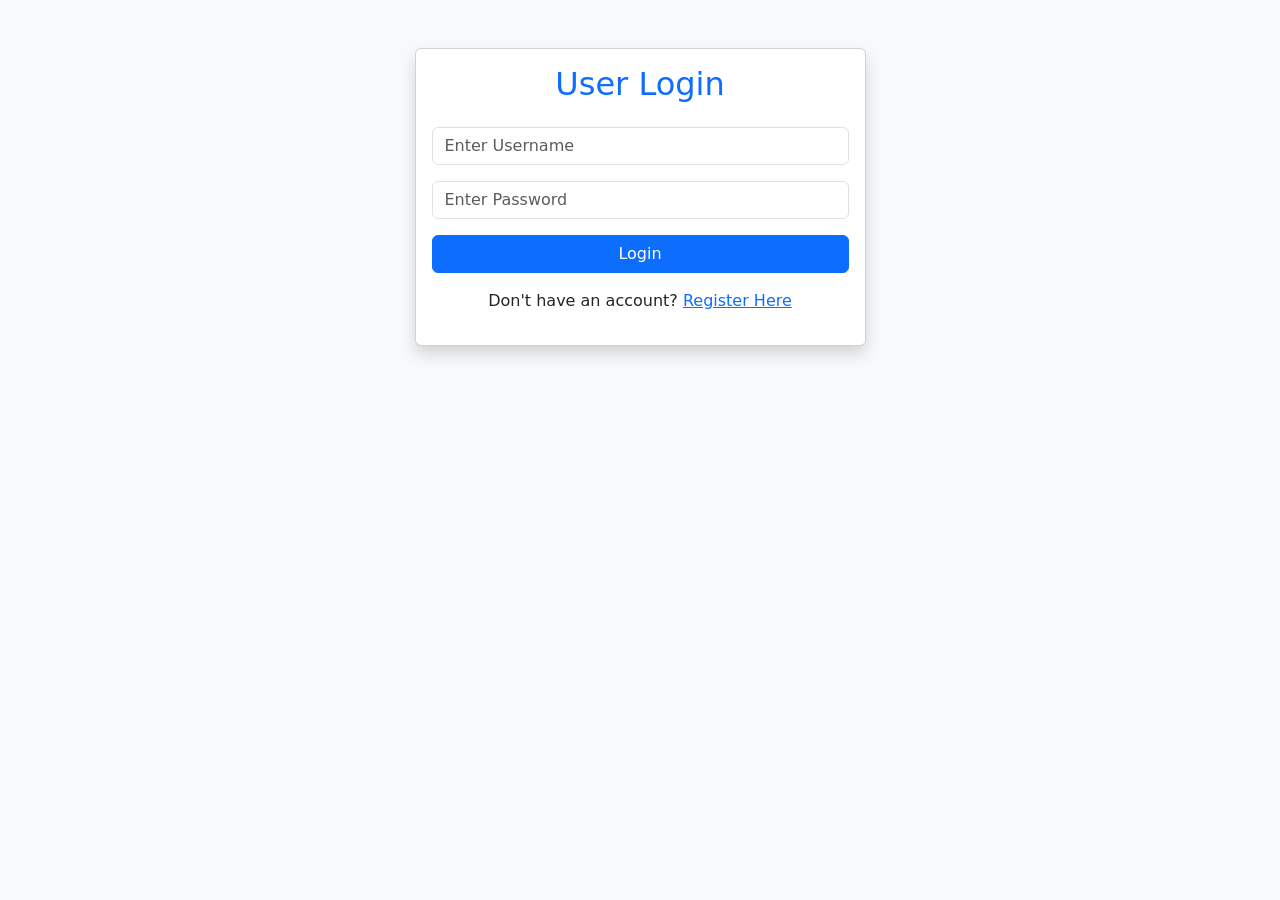
==== templates/login.html @ 98a890c6 "Initial project upload" ====
<!DOCTYPE html>
<html>
<head>
    <title>Login</title>

    <link href="https://cdn.jsdelivr.net/npm/bootstrap@5.3.3/dist/css/bootstrap.min.css" rel="stylesheet">
</head>

<body class="bg-light">

<div class="container">

    <div class="row justify-content-center mt-5">

        <div class="col-md-5">

            <div class="card shadow">

                <div class="card-body">

                    <h2 class="text-center text-primary mb-4">
                        User Login
                    </h2>

                    <form action="/login" method="POST">

                        <div class="mb-3">
                            <input
                                type="text"
                                name="username"
                                class="form-control"
                                placeholder="Enter Username"
                                required>
                        </div>

                        <div class="mb-3">
                            <input
                                type="password"
                                name="password"
                                class="form-control"
                                placeholder="Enter Password"
                                required>
                        </div>

                        <button
                            type="submit"
                            class="btn btn-primary w-100">
                            Login
                        </button>

                    </form>

                    <p class="text-center mt-3">
                        Don't have an account?
                        <a href="/register">Register Here</a>
                    </p>

                </div>

            </div>

        </div>

    </div>

</div>

</body>
</html>
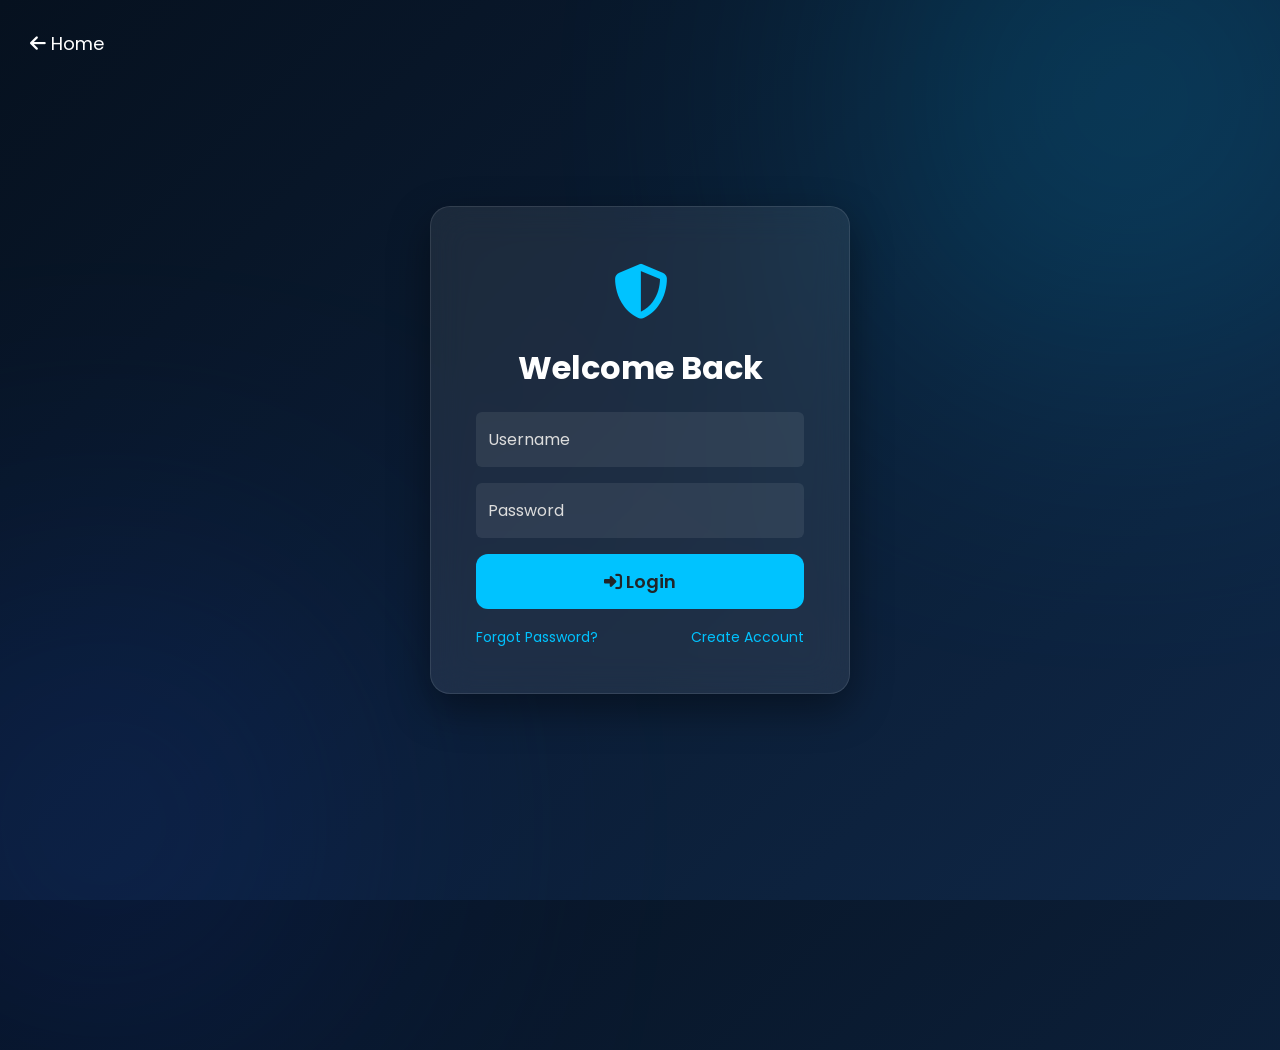
==== commit 81dbf14f: "Professional HackerEye UI and improvements" ====
--- a/templates/login.html
+++ b/templates/login.html
@@ -1,69 +1,296 @@
 <!DOCTYPE html>
-<html>
+<html lang="en">
+
 <head>
-    <title>Login</title>
-
-    <link href="https://cdn.jsdelivr.net/npm/bootstrap@5.3.3/dist/css/bootstrap.min.css" rel="stylesheet">
+
+<meta charset="UTF-8">
+<meta name="viewport" content="width=device-width, initial-scale=1.0">
+
+<title>HackerEye | Login</title>
+
+<link href="https://cdn.jsdelivr.net/npm/bootstrap@5.3.3/dist/css/bootstrap.min.css" rel="stylesheet">
+
+<link href="https://cdnjs.cloudflare.com/ajax/libs/font-awesome/6.5.1/css/all.min.css" rel="stylesheet">
+
+<link href="https://fonts.googleapis.com/css2?family=Poppins:wght@300;400;500;600;700&display=swap" rel="stylesheet">
+
+<style>
+
+*{
+margin:0;
+padding:0;
+box-sizing:border-box;
+font-family:'Poppins',sans-serif;
+}
+
+body{
+
+height:100vh;
+
+display:flex;
+
+justify-content:center;
+
+align-items:center;
+
+background:linear-gradient(135deg,#06111F,#0F2747);
+
+overflow:hidden;
+
+}
+
+body::before{
+
+content:"";
+
+position:absolute;
+
+width:500px;
+
+height:500px;
+
+background:#00c3ff;
+
+border-radius:50%;
+
+filter:blur(150px);
+
+top:-150px;
+
+right:-100px;
+
+opacity:.25;
+
+}
+
+body::after{
+
+content:"";
+
+position:absolute;
+
+width:450px;
+
+height:450px;
+
+background:#1d4ed8;
+
+border-radius:50%;
+
+filter:blur(160px);
+
+bottom:-150px;
+
+left:-120px;
+
+opacity:.25;
+
+}
+
+.login-box{
+
+position:relative;
+
+width:420px;
+
+background:rgba(255,255,255,.08);
+
+backdrop-filter:blur(18px);
+
+padding:45px;
+
+border-radius:20px;
+
+box-shadow:0 15px 40px rgba(0,0,0,.4);
+
+border:1px solid rgba(255,255,255,.1);
+
+color:white;
+
+z-index:10;
+
+}
+
+.logo{
+
+font-size:55px;
+
+text-align:center;
+
+color:#00c3ff;
+
+margin-bottom:15px;
+
+}
+
+.login-box h2{
+
+text-align:center;
+
+margin-bottom:25px;
+
+font-weight:700;
+
+}
+
+.form-control{
+
+height:55px;
+
+background:rgba(255,255,255,.08);
+
+border:none;
+
+color:white;
+
+}
+
+.form-control::placeholder{
+
+color:#ddd;
+
+}
+
+.form-control:focus{
+
+background:rgba(255,255,255,.15);
+
+color:white;
+
+box-shadow:none;
+
+}
+
+.btn-login{
+
+width:100%;
+
+height:55px;
+
+background:#00c3ff;
+
+border:none;
+
+font-weight:600;
+
+font-size:18px;
+
+border-radius:12px;
+
+transition:.3s;
+
+}
+
+.btn-login:hover{
+
+background:#009ad1;
+
+transform:translateY(-3px);
+
+}
+
+.links{
+
+display:flex;
+
+justify-content:space-between;
+
+margin-top:18px;
+
+}
+
+.links a{
+
+color:#00c3ff;
+
+text-decoration:none;
+
+font-size:14px;
+
+}
+
+.back{
+
+position:absolute;
+
+top:30px;
+
+left:30px;
+
+color:white;
+
+font-size:18px;
+
+text-decoration:none;
+
+}
+
+</style>
+
 </head>
 
-<body class="bg-light">
-
-<div class="container">
-
-    <div class="row justify-content-center mt-5">
-
-        <div class="col-md-5">
-
-            <div class="card shadow">
-
-                <div class="card-body">
-
-                    <h2 class="text-center text-primary mb-4">
-                        User Login
-                    </h2>
-
-                    <form action="/login" method="POST">
-
-                        <div class="mb-3">
-                            <input
-                                type="text"
-                                name="username"
-                                class="form-control"
-                                placeholder="Enter Username"
-                                required>
-                        </div>
-
-                        <div class="mb-3">
-                            <input
-                                type="password"
-                                name="password"
-                                class="form-control"
-                                placeholder="Enter Password"
-                                required>
-                        </div>
-
-                        <button
-                            type="submit"
-                            class="btn btn-primary w-100">
-                            Login
-                        </button>
-
-                    </form>
-
-                    <p class="text-center mt-3">
-                        Don't have an account?
-                        <a href="/register">Register Here</a>
-                    </p>
-
-                </div>
-
-            </div>
-
-        </div>
-
-    </div>
+<body>
+
+<a href="/" class="back">
+
+<i class="fas fa-arrow-left"></i> Home
+
+</a>
+
+<div class="login-box">
+
+<div class="logo">
+
+<i class="fas fa-shield-halved"></i>
+
+</div>
+
+<h2>Welcome Back</h2>
+
+<form action="/login" method="POST">
+
+<div class="mb-3">
+
+<input
+type="text"
+name="username"
+class="form-control"
+placeholder="Username"
+required>
+
+</div>
+
+<div class="mb-3">
+
+<input
+type="password"
+name="password"
+class="form-control"
+placeholder="Password"
+required>
+
+</div>
+
+<button class="btn btn-login">
+
+<i class="fas fa-right-to-bracket"></i>
+
+Login
+
+</button>
+
+<div class="links">
+
+<a href="#">Forgot Password?</a>
+
+<a href="/register">Create Account</a>
+
+</div>
+
+</form>
 
 </div>
 
 </body>
+
 </html>
